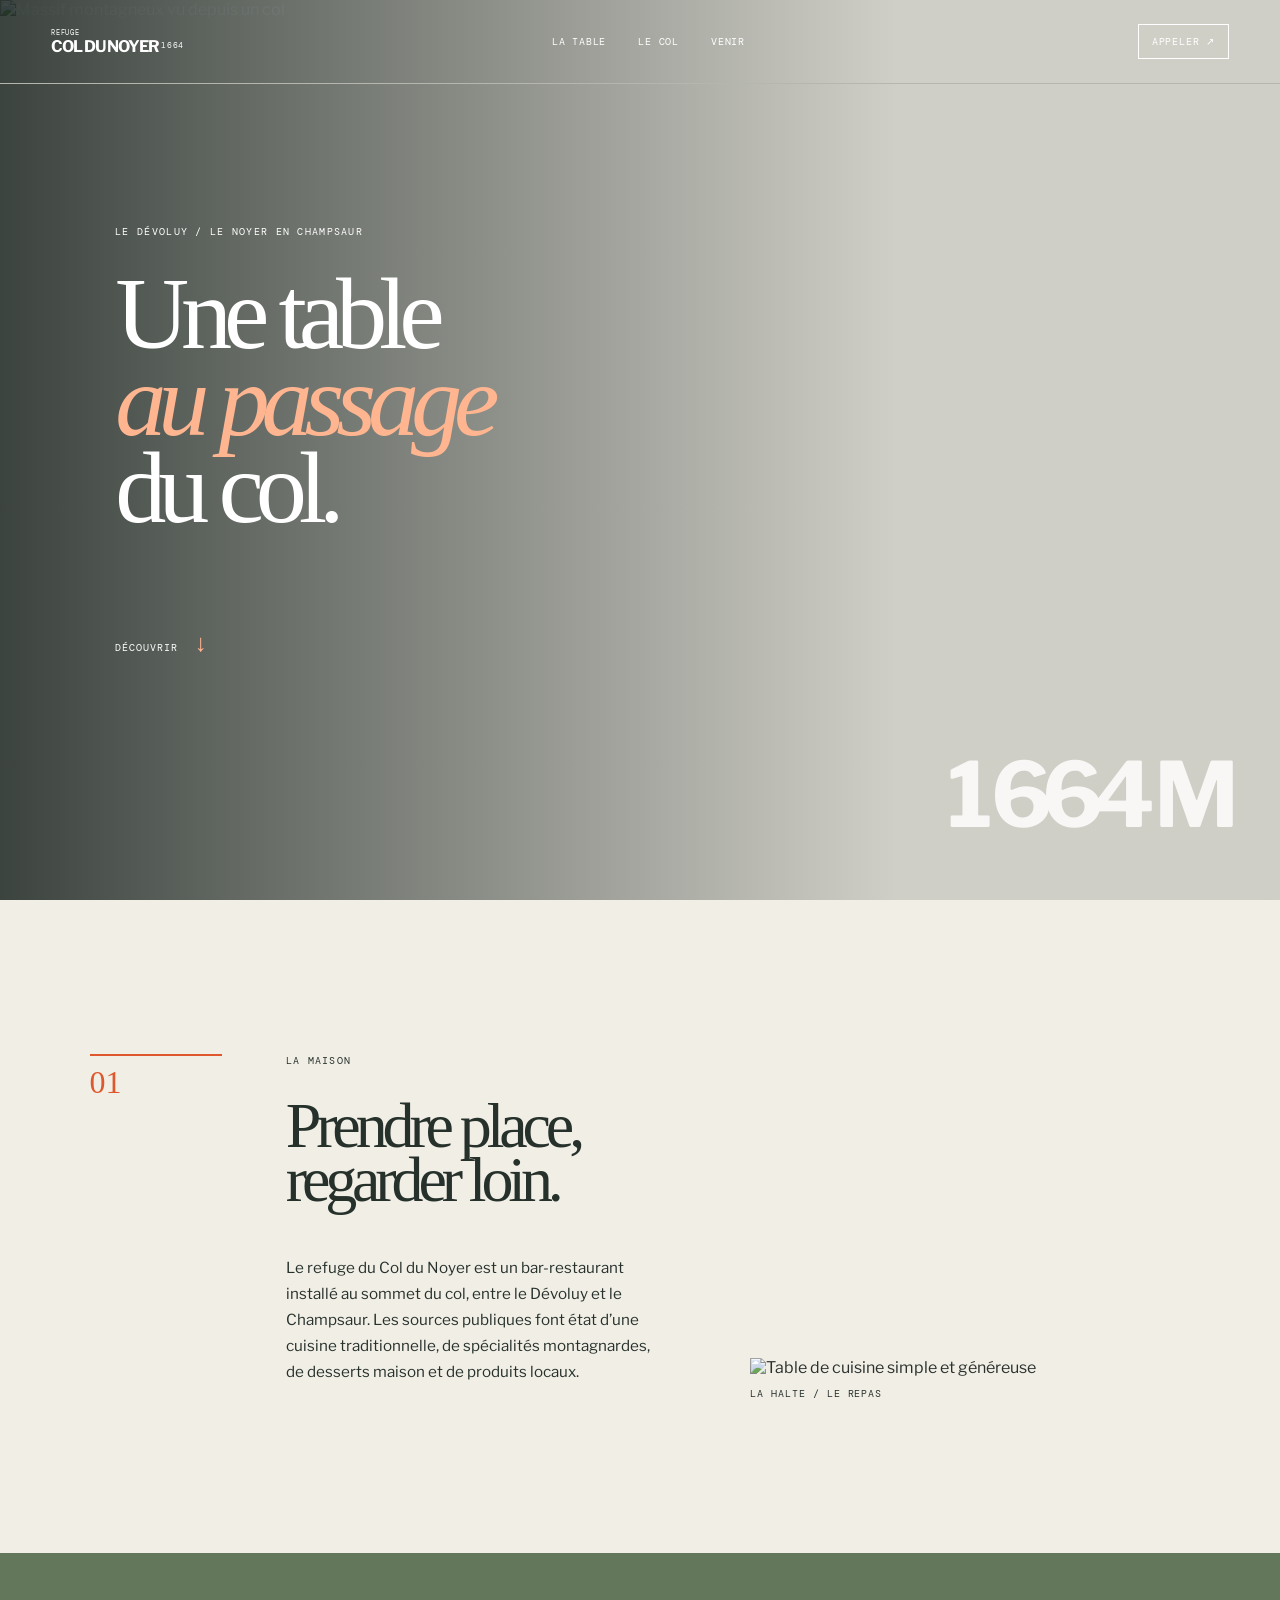
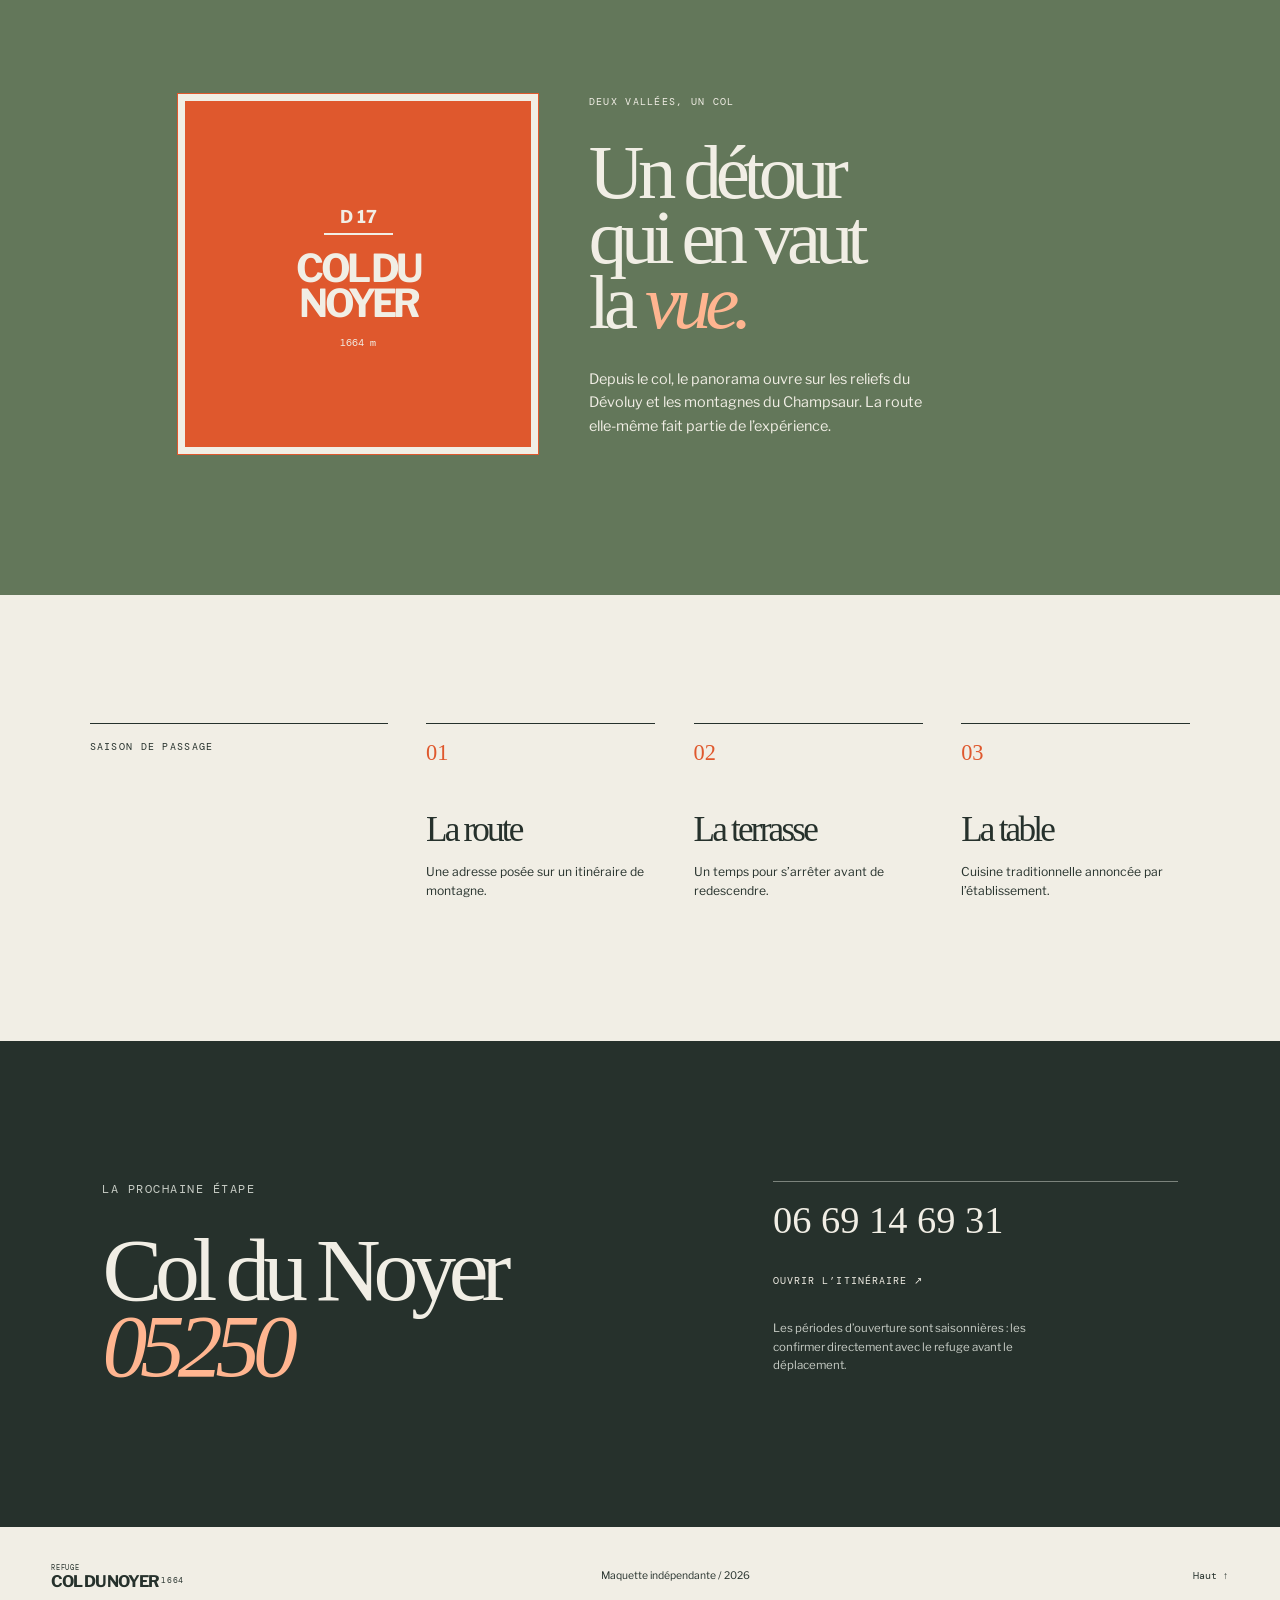
==== index.html @ 25f0965f "feat: publish Refuge du Col du Noyer showcase" ====
<!doctype html><html lang="fr"><head><meta charset="utf-8"><meta name="viewport" content="width=device-width,initial-scale=1"><meta name="description" content="Maquette indépendante pour le Refuge du Col du Noyer."><title>Refuge du Col du Noyer — 1664 m</title><link rel="preconnect" href="https://images.unsplash.com"><link rel="preconnect" href="https://fonts.googleapis.com"><link rel="preconnect" href="https://fonts.gstatic.com" crossorigin><link href="https://fonts.googleapis.com/css2?family=DM+Mono&family=Libre+Franklin:wght@400;600;700&family=Libre+Franklin:ital,wght@1,500&family=Old+Standard+TT:wght@400;700&display=swap" rel="stylesheet"><link rel="stylesheet" href="style.css"></head><body><header><a class="sign" href="#top"><small>REFUGE</small>COL DU NOYER<i>1664</i></a><nav><a href="#table">La table</a><a href="#col">Le col</a><a href="#venir">Venir</a></nav><a class="phone" href="tel:+33669146931">Appeler ↗</a></header><main id="top"><section class="hero"><figure><img src="https://images.unsplash.com/photo-1464822759023-fed622ff2c3b?auto=format&fit=crop&w=1900&q=85" alt="Massif montagneux vu depuis un col" fetchpriority="high"></figure><div><p>LE DÉVOLUY / LE NOYER EN CHAMPSAUR</p><h1>Une table<br><em>au passage</em><br>du col.</h1><a href="#table">Découvrir <b>↓</b></a></div><span class="elevation">1 664 M</span></section><section id="table" class="feature"><div class="line-number">01</div><div><p class="label">LA MAISON</p><h2>Prendre place,<br>regarder loin.</h2><p>Le refuge du Col du Noyer est un bar-restaurant installé au sommet du col, entre le Dévoluy et le Champsaur. Les sources publiques font état d’une cuisine traditionnelle, de spécialités montagnardes, de desserts maison et de produits locaux.</p></div><figure><img src="https://images.unsplash.com/photo-1504754524776-8f4f37790ca0?auto=format&fit=crop&w=1200&q=80" alt="Table de cuisine simple et généreuse" loading="lazy"><figcaption>La halte / le repas</figcaption></figure></section><section id="col" class="road"><div class="road-sign"><b>D 17</b><span>COL DU<br>NOYER</span><i>1664 m</i></div><div class="road-copy"><p class="label">DEUX VALLÉES, UN COL</p><h2>Un détour<br>qui en vaut<br>la <em>vue.</em></h2><p>Depuis le col, le panorama ouvre sur les reliefs du Dévoluy et les montagnes du Champsaur. La route elle-même fait partie de l’expérience.</p></div></section><section class="seasons"><p class="label">SAISON DE PASSAGE</p><div><span>01</span><h3>La route</h3><p>Une adresse posée sur un itinéraire de montagne.</p></div><div><span>02</span><h3>La terrasse</h3><p>Un temps pour s’arrêter avant de redescendre.</p></div><div><span>03</span><h3>La table</h3><p>Cuisine traditionnelle annoncée par l’établissement.</p></div></section><section id="venir" class="contact"><div><p class="label">LA PROCHAINE ÉTAPE</p><h2>Col du Noyer<br><em>05250</em></h2></div><div><a href="tel:+33669146931">06 69 14 69 31</a><a href="https://maps.google.com/?q=Refuge+du+Col+du+Noyer" target="_blank" rel="noopener">Ouvrir l’itinéraire ↗</a><p>Les périodes d’ouverture sont saisonnières : les confirmer directement avec le refuge avant le déplacement.</p></div></section></main><footer><a class="sign" href="#top"><small>REFUGE</small>COL DU NOYER<i>1664</i></a><p>Maquette indépendante / 2026</p><a href="#top">Haut ↑</a></footer></body></html>
---- style.css ----
:root{--paper:#f1eee5;--ink:#26312c;--orange:#df582d;--moss:#63775a;--line:#b5b7ae}*{box-sizing:border-box}html{scroll-behavior:smooth}body{margin:0;background:var(--paper);color:var(--ink);font-family:"Libre Franklin",sans-serif}header{height:84px;display:flex;align-items:center;justify-content:space-between;padding:0 4vw;border-bottom:1px solid var(--line);position:absolute;z-index:2;width:100%;color:#fff}.sign{font:700 1rem/.9 "Libre Franklin",sans-serif;letter-spacing:-.07em;text-decoration:none;color:inherit;position:relative}.sign small{font:.45rem "DM Mono",monospace;letter-spacing:.1em;display:block;margin-bottom:3px}.sign i{font:.52rem "DM Mono",monospace;font-style:normal;letter-spacing:.1em;position:absolute;left:102%;top:45%}nav{display:flex;gap:2rem}nav a,.phone{font:.62rem "DM Mono",monospace;text-transform:uppercase;letter-spacing:.08em;color:inherit;text-decoration:none}.phone{border:1px solid currentColor;padding:.6rem .8rem}.hero{min-height:100vh;position:relative;color:#fff;overflow:hidden}.hero figure{position:absolute;margin:0;inset:0}.hero figure:after{content:"";position:absolute;inset:0;background:linear-gradient(90deg,rgba(20,30,26,.82),rgba(20,30,26,.15) 70%)}.hero img{width:100%;height:100%;object-fit:cover;filter:saturate(.65)}.hero>div{position:relative;z-index:1;padding:25vh 9vw}.hero p,.label{font:.62rem "DM Mono",monospace;letter-spacing:.13em;text-transform:uppercase;margin:0 0 2rem}.hero h1,.feature h2,.road h2,.contact h2{font:400 clamp(3.6rem,8vw,9rem)/.85 "Old Standard TT",serif;letter-spacing:-.08em;margin:0}.hero h1 em,.road h2 em,.contact h2 em{color:#ffb590}.hero>div a{display:inline-block;margin-top:6rem;color:#fff;text-decoration:none;font:.63rem "DM Mono",monospace;text-transform:uppercase;letter-spacing:.1em}.hero>div a b{font-size:1.5rem;margin-left:.5rem;color:#ffb590}.elevation{position:absolute;right:4vw;bottom:4vw;font:700 clamp(3rem,7vw,7rem) "Libre Franklin",sans-serif;letter-spacing:-.11em;opacity:.85}.feature{padding:12vw 7vw;display:grid;grid-template-columns:12% 1fr 40%;gap:5vw}.line-number{font:2rem "Old Standard TT",serif;color:var(--orange);border-top:2px solid var(--orange);padding-top:.5rem}.feature h2{font-size:clamp(3.2rem,5vw,5.6rem)}.feature div>p:not(.label){font-size:.95rem;line-height:1.7;max-width:380px;margin-top:3rem}.feature figure{margin:0;align-self:end}.feature img{width:100%;height:34vw;object-fit:cover;filter:saturate(.65)}figcaption{font:.6rem "DM Mono",monospace;text-transform:uppercase;letter-spacing:.1em;margin-top:.6rem}.road{background:var(--moss);color:var(--paper);display:grid;grid-template-columns:45% 55%;padding:11vw 10vw;align-items:center}.road-sign{width:min(30vw,360px);aspect-ratio:1/1;background:var(--orange);border:7px solid var(--paper);outline:1px solid var(--orange);margin:auto;display:flex;flex-direction:column;justify-content:center;align-items:center;text-align:center}.road-sign b{font:700 1.1rem "Libre Franklin",sans-serif;border-bottom:2px solid currentColor;padding:.4rem 1rem}.road-sign span{font:700 clamp(1.4rem,3vw,3.2rem)/.9 "Libre Franklin",sans-serif;letter-spacing:-.1em;margin:1rem 0}.road-sign i{font:.6rem "DM Mono",monospace;font-style:normal}.road h2{font-size:clamp(3.5rem,6vw,6.7rem)}.road-copy>p:last-child{max-width:350px;line-height:1.65;margin-top:2rem;font-size:.9rem}.seasons{padding:10vw 7vw;display:grid;grid-template-columns:1.3fr 1fr 1fr 1fr;gap:3vw}.seasons>p{border-top:1px solid var(--ink);padding-top:1rem}.seasons div{border-top:1px solid var(--ink);padding-top:1rem}.seasons span{font:1.4rem "Old Standard TT",serif;color:var(--orange)}.seasons h3{font:500 2.2rem/.9 "Old Standard TT",serif;letter-spacing:-.08em;margin:3rem 0 1rem}.seasons div p{font-size:.76rem;line-height:1.6}.contact{background:var(--ink);color:var(--paper);padding:11vw 8vw;display:grid;grid-template-columns:1.2fr .8fr;gap:5vw}.contact h2{font-size:clamp(3.8rem,7vw,8rem)}.contact div:last-child{align-self:end;border-top:1px solid #7b837c;padding-top:1rem}.contact a{display:block;color:var(--paper);text-decoration:none;font:400 clamp(1.6rem,3vw,3rem) "Old Standard TT",serif;margin-bottom:2rem}.contact a:nth-child(2){font:.65rem "DM Mono",monospace;letter-spacing:.1em;text-transform:uppercase}.contact div p{font-size:.72rem;line-height:1.6;color:#c8cdc6;max-width:300px}footer{display:flex;justify-content:space-between;align-items:center;padding:2rem 4vw;font-size:.65rem}footer>a:last-child{color:inherit;text-decoration:none;font:.62rem "DM Mono",monospace}@media(max-width:700px){header{height:67px;padding:0 6vw}nav{display:none}.phone{font-size:.55rem}.hero>div{padding:26vh 7vw}.hero h1{font-size:4.2rem}.elevation{font-size:3rem;right:7vw}.feature{display:block;padding:18vw 7vw}.feature h2{font-size:3.4rem;margin-top:3rem}.feature figure{margin-top:3rem}.feature img{height:72vw}.road{display:block;padding:20vw 7vw}.road-sign{width:65vw}.road-copy{margin-top:13vw}.road h2{font-size:4rem}.seasons{display:block;padding:18vw 7vw}.seasons>p{margin-bottom:5rem}.seasons div{margin-top:3rem}.seasons h3{margin:1.5rem 0 .7rem}.contact{display:block;padding:18vw 7vw}.contact h2{font-size:4rem}.contact div:last-child{margin-top:15vw}footer{display:block;padding:8vw 7vw}footer p{margin:1rem 0}}
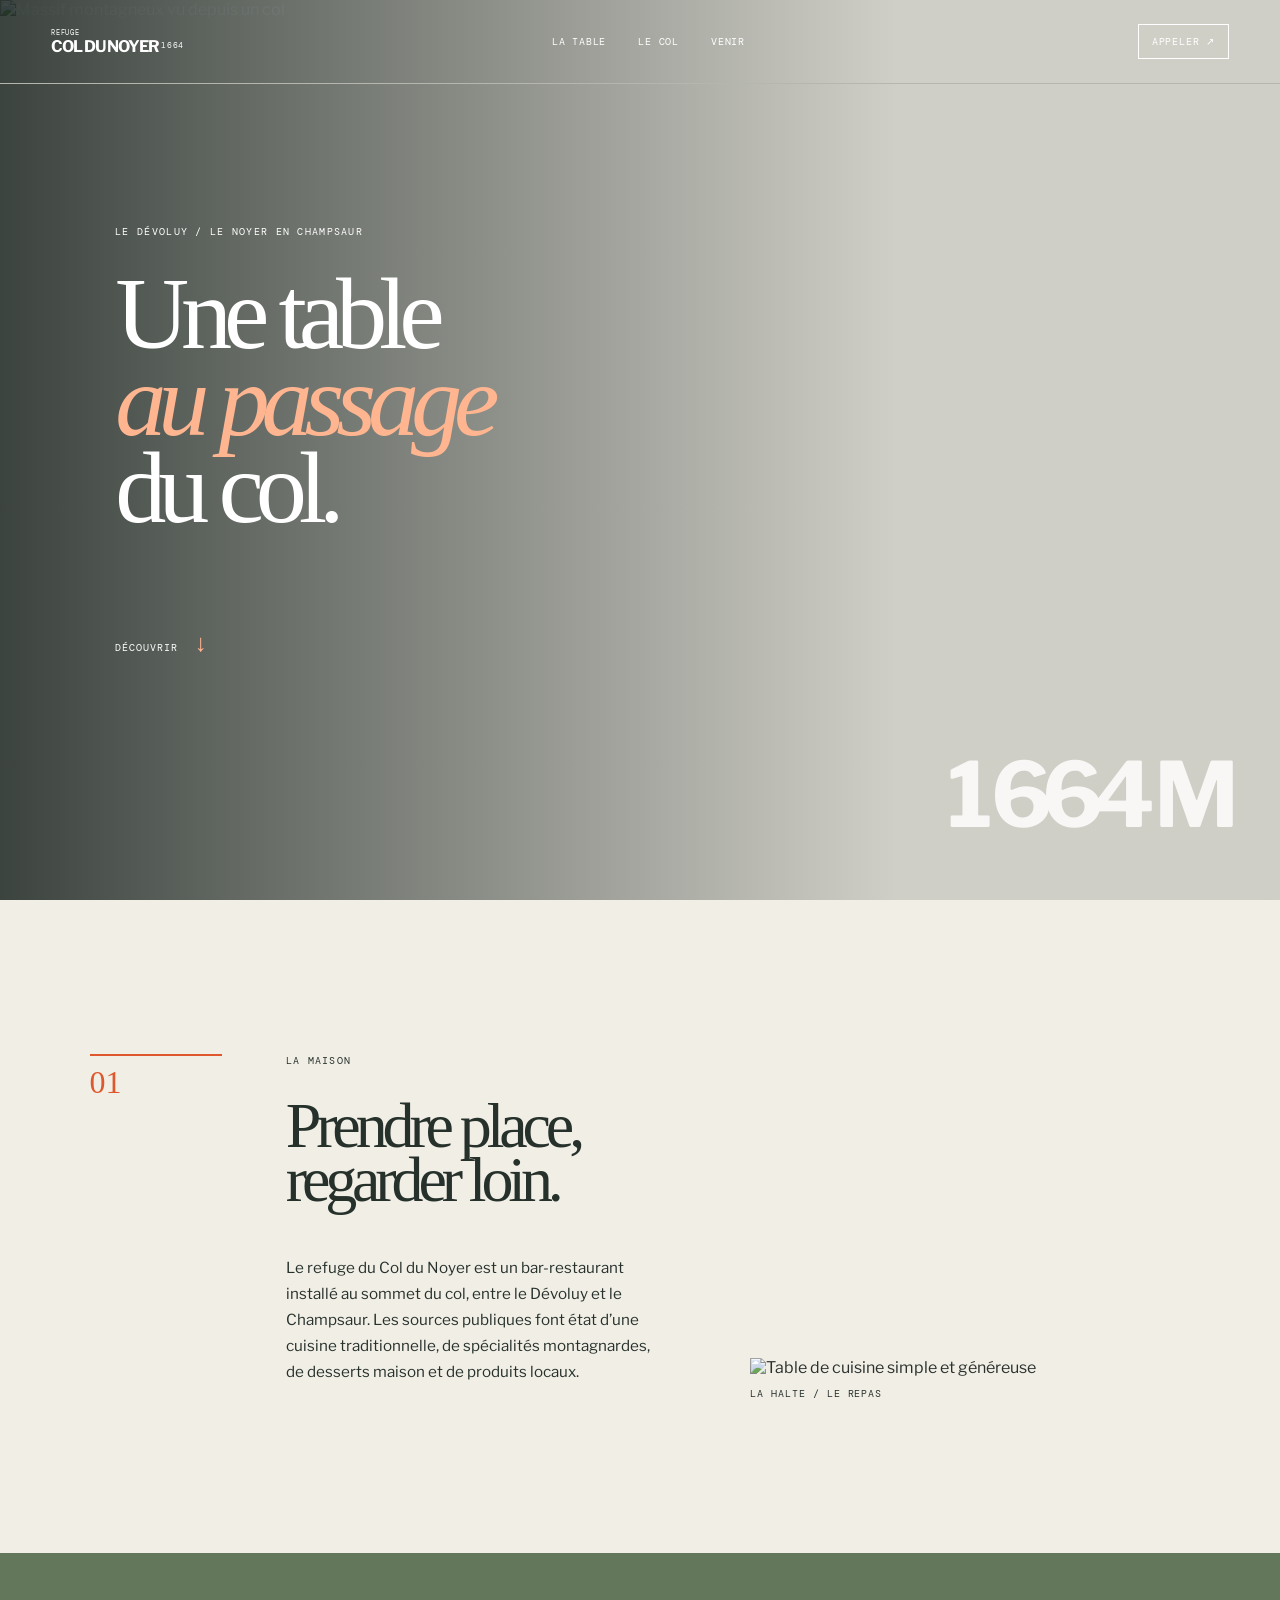
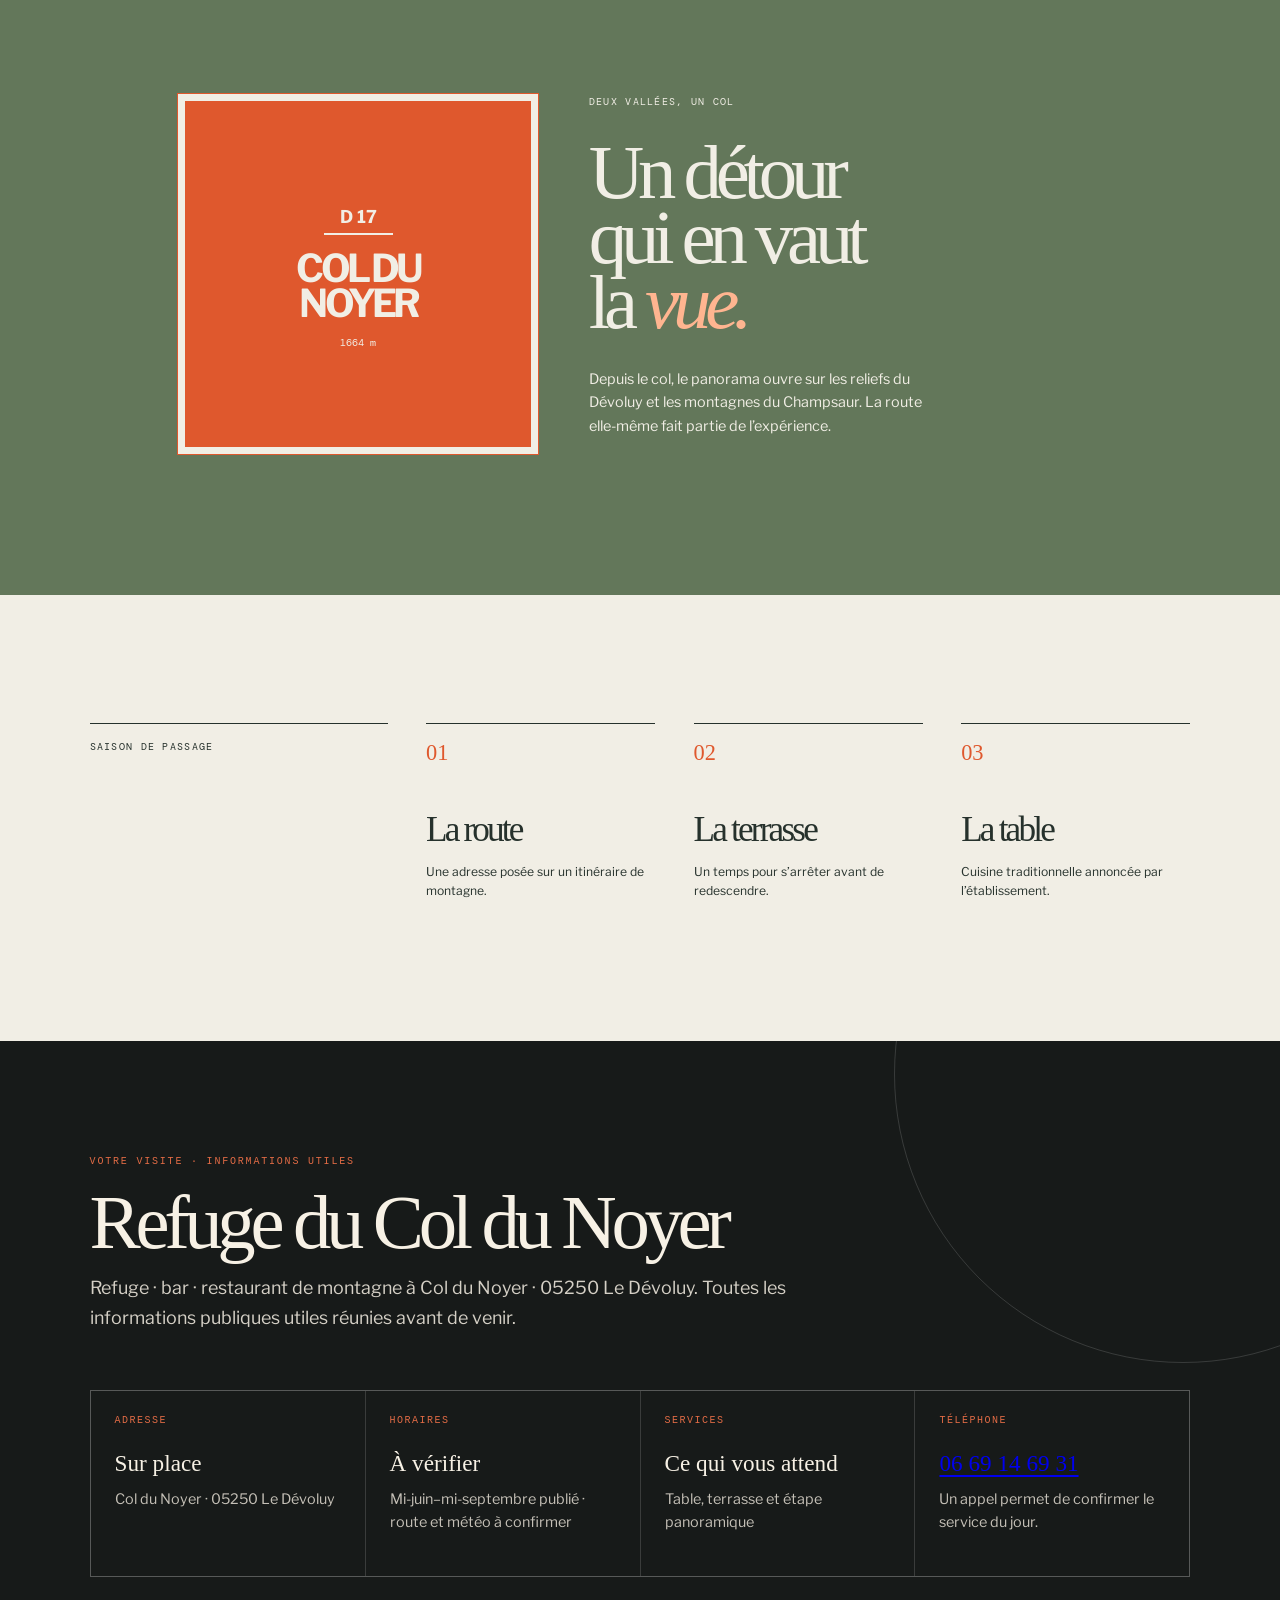
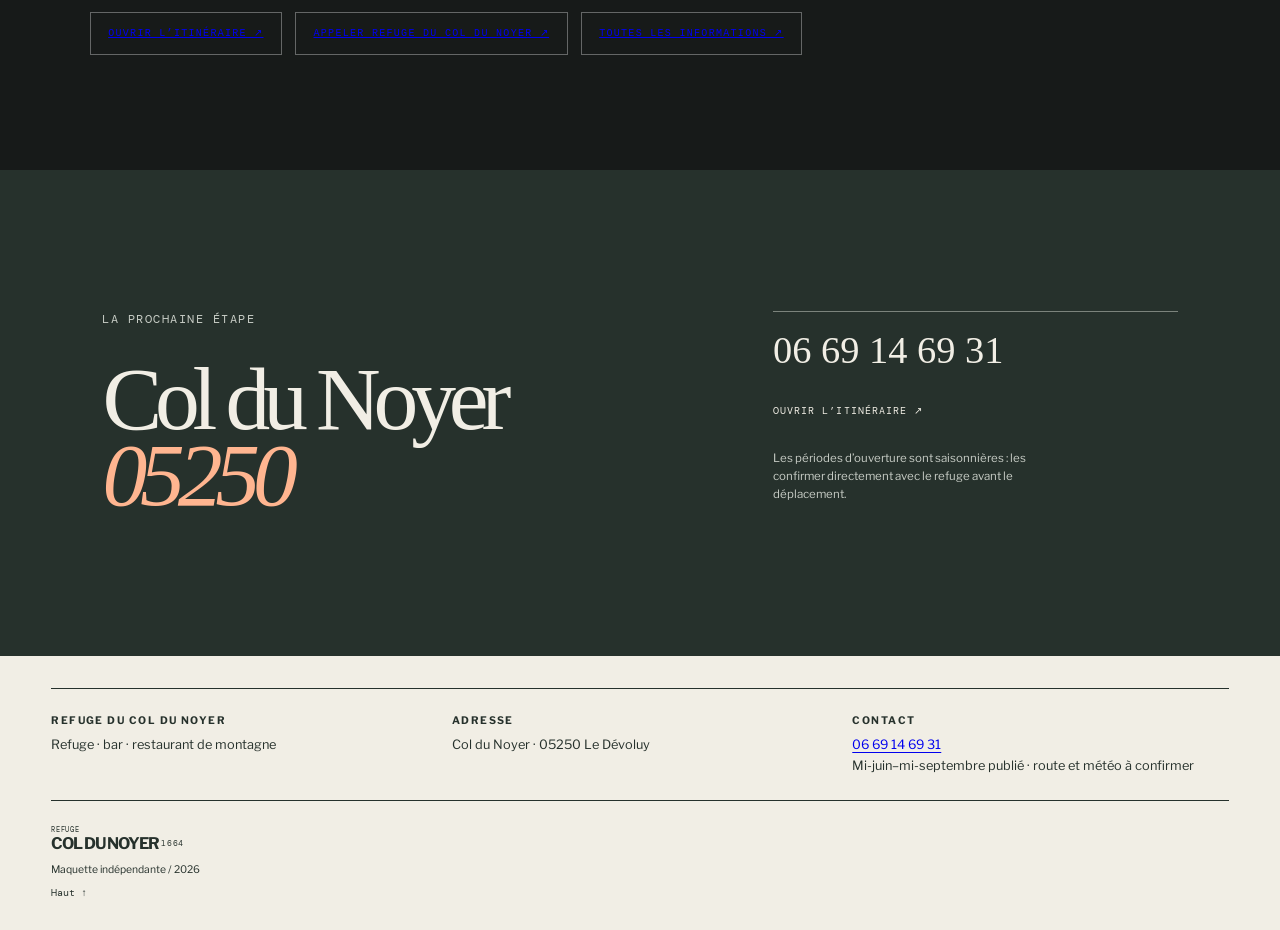
==== commit a3497c3a: "Complete practical information and local footer" ====
--- a/index.html
+++ b/index.html
@@ -1 +1,129 @@
-<!doctype html><html lang="fr"><head><meta charset="utf-8"><meta name="viewport" content="width=device-width,initial-scale=1"><meta name="description" content="Maquette indépendante pour le Refuge du Col du Noyer."><title>Refuge du Col du Noyer — 1664 m</title><link rel="preconnect" href="https://images.unsplash.com"><link rel="preconnect" href="https://fonts.googleapis.com"><link rel="preconnect" href="https://fonts.gstatic.com" crossorigin><link href="https://fonts.googleapis.com/css2?family=DM+Mono&family=Libre+Franklin:wght@400;600;700&family=Libre+Franklin:ital,wght@1,500&family=Old+Standard+TT:wght@400;700&display=swap" rel="stylesheet"><link rel="stylesheet" href="style.css"></head><body><header><a class="sign" href="#top"><small>REFUGE</small>COL DU NOYER<i>1664</i></a><nav><a href="#table">La table</a><a href="#col">Le col</a><a href="#venir">Venir</a></nav><a class="phone" href="tel:+33669146931">Appeler ↗</a></header><main id="top"><section class="hero"><figure><img src="https://images.unsplash.com/photo-1464822759023-fed622ff2c3b?auto=format&fit=crop&w=1900&q=85" alt="Massif montagneux vu depuis un col" fetchpriority="high"></figure><div><p>LE DÉVOLUY / LE NOYER EN CHAMPSAUR</p><h1>Une table<br><em>au passage</em><br>du col.</h1><a href="#table">Découvrir <b>↓</b></a></div><span class="elevation">1 664 M</span></section><section id="table" class="feature"><div class="line-number">01</div><div><p class="label">LA MAISON</p><h2>Prendre place,<br>regarder loin.</h2><p>Le refuge du Col du Noyer est un bar-restaurant installé au sommet du col, entre le Dévoluy et le Champsaur. Les sources publiques font état d’une cuisine traditionnelle, de spécialités montagnardes, de desserts maison et de produits locaux.</p></div><figure><img src="https://images.unsplash.com/photo-1504754524776-8f4f37790ca0?auto=format&fit=crop&w=1200&q=80" alt="Table de cuisine simple et généreuse" loading="lazy"><figcaption>La halte / le repas</figcaption></figure></section><section id="col" class="road"><div class="road-sign"><b>D 17</b><span>COL DU<br>NOYER</span><i>1664 m</i></div><div class="road-copy"><p class="label">DEUX VALLÉES, UN COL</p><h2>Un détour<br>qui en vaut<br>la <em>vue.</em></h2><p>Depuis le col, le panorama ouvre sur les reliefs du Dévoluy et les montagnes du Champsaur. La route elle-même fait partie de l’expérience.</p></div></section><section class="seasons"><p class="label">SAISON DE PASSAGE</p><div><span>01</span><h3>La route</h3><p>Une adresse posée sur un itinéraire de montagne.</p></div><div><span>02</span><h3>La terrasse</h3><p>Un temps pour s’arrêter avant de redescendre.</p></div><div><span>03</span><h3>La table</h3><p>Cuisine traditionnelle annoncée par l’établissement.</p></div></section><section id="venir" class="contact"><div><p class="label">LA PROCHAINE ÉTAPE</p><h2>Col du Noyer<br><em>05250</em></h2></div><div><a href="tel:+33669146931">06 69 14 69 31</a><a href="https://maps.google.com/?q=Refuge+du+Col+du+Noyer" target="_blank" rel="noopener">Ouvrir l’itinéraire ↗</a><p>Les périodes d’ouverture sont saisonnières : les confirmer directement avec le refuge avant le déplacement.</p></div></section></main><footer><a class="sign" href="#top"><small>REFUGE</small>COL DU NOYER<i>1664</i></a><p>Maquette indépendante / 2026</p><a href="#top">Haut ↑</a></footer></body></html>
+<!doctype html>
+<html lang="fr">
+  <head>
+    <meta charset="utf-8" />
+    <meta name="viewport" content="width=device-width,initial-scale=1" />
+    <meta
+      name="description"
+      content="Maquette indépendante pour le Refuge du Col du Noyer."
+    />
+    <title>Refuge du Col du Noyer — 1664 m</title>
+    <link rel="preconnect" href="https://images.unsplash.com" />
+    <link rel="preconnect" href="https://fonts.googleapis.com" />
+    <link rel="preconnect" href="https://fonts.gstatic.com" crossorigin />
+    <link
+      href="https://fonts.googleapis.com/css2?family=DM+Mono&family=Libre+Franklin:wght@400;600;700&family=Libre+Franklin:ital,wght@1,500&family=Old+Standard+TT:wght@400;700&display=swap"
+      rel="stylesheet"
+    />
+    <link rel="stylesheet" href="style.css" />
+  </head>
+  <body>
+    <header>
+      <a class="sign" href="#top"
+        ><small>REFUGE</small>COL DU NOYER<i>1664</i></a
+      >
+      <nav>
+        <a href="#table">La table</a><a href="#col">Le col</a
+        ><a href="#venir">Venir</a>
+      </nav>
+      <a class="phone" href="tel:+33669146931">Appeler ↗</a>
+    </header>
+    <main id="top">
+      <section class="hero">
+        <figure>
+          <img
+            src="https://images.unsplash.com/photo-1464822759023-fed622ff2c3b?auto=format&fit=crop&w=1900&q=85"
+            alt="Massif montagneux vu depuis un col"
+            fetchpriority="high"
+          />
+        </figure>
+        <div>
+          <p>LE DÉVOLUY / LE NOYER EN CHAMPSAUR</p>
+          <h1>Une table<br /><em>au passage</em><br />du col.</h1>
+          <a href="#table">Découvrir <b>↓</b></a>
+        </div>
+        <span class="elevation">1 664 M</span>
+      </section>
+      <section id="table" class="feature">
+        <div class="line-number">01</div>
+        <div>
+          <p class="label">LA MAISON</p>
+          <h2>Prendre place,<br />regarder loin.</h2>
+          <p>
+            Le refuge du Col du Noyer est un bar-restaurant installé au sommet
+            du col, entre le Dévoluy et le Champsaur. Les sources publiques font
+            état d’une cuisine traditionnelle, de spécialités montagnardes, de
+            desserts maison et de produits locaux.
+          </p>
+        </div>
+        <figure>
+          <img
+            src="https://images.unsplash.com/photo-1504754524776-8f4f37790ca0?auto=format&fit=crop&w=1200&q=80"
+            alt="Table de cuisine simple et généreuse"
+            loading="lazy"
+          />
+          <figcaption>La halte / le repas</figcaption>
+        </figure>
+      </section>
+      <section id="col" class="road">
+        <div class="road-sign">
+          <b>D 17</b><span>COL DU<br />NOYER</span><i>1664 m</i>
+        </div>
+        <div class="road-copy">
+          <p class="label">DEUX VALLÉES, UN COL</p>
+          <h2>Un détour<br />qui en vaut<br />la <em>vue.</em></h2>
+          <p>
+            Depuis le col, le panorama ouvre sur les reliefs du Dévoluy et les
+            montagnes du Champsaur. La route elle-même fait partie de
+            l’expérience.
+          </p>
+        </div>
+      </section>
+      <section class="seasons">
+        <p class="label">SAISON DE PASSAGE</p>
+        <div>
+          <span>01</span>
+          <h3>La route</h3>
+          <p>Une adresse posée sur un itinéraire de montagne.</p>
+        </div>
+        <div>
+          <span>02</span>
+          <h3>La terrasse</h3>
+          <p>Un temps pour s’arrêter avant de redescendre.</p>
+        </div>
+        <div>
+          <span>03</span>
+          <h3>La table</h3>
+          <p>Cuisine traditionnelle annoncée par l’établissement.</p>
+        </div>
+      </section>
+      <section id="venir" class="contact">
+        <div>
+          <p class="label">LA PROCHAINE ÉTAPE</p>
+          <h2>Col du Noyer<br /><em>05250</em></h2>
+        </div>
+        <div>
+          <a href="tel:+33669146931">06 69 14 69 31</a
+          ><a
+            href="https://maps.google.com/?q=Refuge+du+Col+du+Noyer"
+            target="_blank"
+            rel="noopener"
+            >Ouvrir l’itinéraire ↗</a
+          >
+          <p>
+            Les périodes d’ouverture sont saisonnières : les confirmer
+            directement avec le refuge avant le déplacement.
+          </p>
+        </div>
+      </section>
+    </main>
+    <footer>
+      <a class="sign" href="#top"
+        ><small>REFUGE</small>COL DU NOYER<i>1664</i></a
+      >
+      <p>Maquette indépendante / 2026</p>
+      <a href="#top">Haut ↑</a>
+    </footer>
+<script src="site-enhance.js"></script>
+</body>
+</html>
--- a/style.css
+++ b/style.css
@@ -1 +1,638 @@
-:root{--paper:#f1eee5;--ink:#26312c;--orange:#df582d;--moss:#63775a;--line:#b5b7ae}*{box-sizing:border-box}html{scroll-behavior:smooth}body{margin:0;background:var(--paper);color:var(--ink);font-family:"Libre Franklin",sans-serif}header{height:84px;display:flex;align-items:center;justify-content:space-between;padding:0 4vw;border-bottom:1px solid var(--line);position:absolute;z-index:2;width:100%;color:#fff}.sign{font:700 1rem/.9 "Libre Franklin",sans-serif;letter-spacing:-.07em;text-decoration:none;color:inherit;position:relative}.sign small{font:.45rem "DM Mono",monospace;letter-spacing:.1em;display:block;margin-bottom:3px}.sign i{font:.52rem "DM Mono",monospace;font-style:normal;letter-spacing:.1em;position:absolute;left:102%;top:45%}nav{display:flex;gap:2rem}nav a,.phone{font:.62rem "DM Mono",monospace;text-transform:uppercase;letter-spacing:.08em;color:inherit;text-decoration:none}.phone{border:1px solid currentColor;padding:.6rem .8rem}.hero{min-height:100vh;position:relative;color:#fff;overflow:hidden}.hero figure{position:absolute;margin:0;inset:0}.hero figure:after{content:"";position:absolute;inset:0;background:linear-gradient(90deg,rgba(20,30,26,.82),rgba(20,30,26,.15) 70%)}.hero img{width:100%;height:100%;object-fit:cover;filter:saturate(.65)}.hero>div{position:relative;z-index:1;padding:25vh 9vw}.hero p,.label{font:.62rem "DM Mono",monospace;letter-spacing:.13em;text-transform:uppercase;margin:0 0 2rem}.hero h1,.feature h2,.road h2,.contact h2{font:400 clamp(3.6rem,8vw,9rem)/.85 "Old Standard TT",serif;letter-spacing:-.08em;margin:0}.hero h1 em,.road h2 em,.contact h2 em{color:#ffb590}.hero>div a{display:inline-block;margin-top:6rem;color:#fff;text-decoration:none;font:.63rem "DM Mono",monospace;text-transform:uppercase;letter-spacing:.1em}.hero>div a b{font-size:1.5rem;margin-left:.5rem;color:#ffb590}.elevation{position:absolute;right:4vw;bottom:4vw;font:700 clamp(3rem,7vw,7rem) "Libre Franklin",sans-serif;letter-spacing:-.11em;opacity:.85}.feature{padding:12vw 7vw;display:grid;grid-template-columns:12% 1fr 40%;gap:5vw}.line-number{font:2rem "Old Standard TT",serif;color:var(--orange);border-top:2px solid var(--orange);padding-top:.5rem}.feature h2{font-size:clamp(3.2rem,5vw,5.6rem)}.feature div>p:not(.label){font-size:.95rem;line-height:1.7;max-width:380px;margin-top:3rem}.feature figure{margin:0;align-self:end}.feature img{width:100%;height:34vw;object-fit:cover;filter:saturate(.65)}figcaption{font:.6rem "DM Mono",monospace;text-transform:uppercase;letter-spacing:.1em;margin-top:.6rem}.road{background:var(--moss);color:var(--paper);display:grid;grid-template-columns:45% 55%;padding:11vw 10vw;align-items:center}.road-sign{width:min(30vw,360px);aspect-ratio:1/1;background:var(--orange);border:7px solid var(--paper);outline:1px solid var(--orange);margin:auto;display:flex;flex-direction:column;justify-content:center;align-items:center;text-align:center}.road-sign b{font:700 1.1rem "Libre Franklin",sans-serif;border-bottom:2px solid currentColor;padding:.4rem 1rem}.road-sign span{font:700 clamp(1.4rem,3vw,3.2rem)/.9 "Libre Franklin",sans-serif;letter-spacing:-.1em;margin:1rem 0}.road-sign i{font:.6rem "DM Mono",monospace;font-style:normal}.road h2{font-size:clamp(3.5rem,6vw,6.7rem)}.road-copy>p:last-child{max-width:350px;line-height:1.65;margin-top:2rem;font-size:.9rem}.seasons{padding:10vw 7vw;display:grid;grid-template-columns:1.3fr 1fr 1fr 1fr;gap:3vw}.seasons>p{border-top:1px solid var(--ink);padding-top:1rem}.seasons div{border-top:1px solid var(--ink);padding-top:1rem}.seasons span{font:1.4rem "Old Standard TT",serif;color:var(--orange)}.seasons h3{font:500 2.2rem/.9 "Old Standard TT",serif;letter-spacing:-.08em;margin:3rem 0 1rem}.seasons div p{font-size:.76rem;line-height:1.6}.contact{background:var(--ink);color:var(--paper);padding:11vw 8vw;display:grid;grid-template-columns:1.2fr .8fr;gap:5vw}.contact h2{font-size:clamp(3.8rem,7vw,8rem)}.contact div:last-child{align-self:end;border-top:1px solid #7b837c;padding-top:1rem}.contact a{display:block;color:var(--paper);text-decoration:none;font:400 clamp(1.6rem,3vw,3rem) "Old Standard TT",serif;margin-bottom:2rem}.contact a:nth-child(2){font:.65rem "DM Mono",monospace;letter-spacing:.1em;text-transform:uppercase}.contact div p{font-size:.72rem;line-height:1.6;color:#c8cdc6;max-width:300px}footer{display:flex;justify-content:space-between;align-items:center;padding:2rem 4vw;font-size:.65rem}footer>a:last-child{color:inherit;text-decoration:none;font:.62rem "DM Mono",monospace}@media(max-width:700px){header{height:67px;padding:0 6vw}nav{display:none}.phone{font-size:.55rem}.hero>div{padding:26vh 7vw}.hero h1{font-size:4.2rem}.elevation{font-size:3rem;right:7vw}.feature{display:block;padding:18vw 7vw}.feature h2{font-size:3.4rem;margin-top:3rem}.feature figure{margin-top:3rem}.feature img{height:72vw}.road{display:block;padding:20vw 7vw}.road-sign{width:65vw}.road-copy{margin-top:13vw}.road h2{font-size:4rem}.seasons{display:block;padding:18vw 7vw}.seasons>p{margin-bottom:5rem}.seasons div{margin-top:3rem}.seasons h3{margin:1.5rem 0 .7rem}.contact{display:block;padding:18vw 7vw}.contact h2{font-size:4rem}.contact div:last-child{margin-top:15vw}footer{display:block;padding:8vw 7vw}footer p{margin:1rem 0}}
+:root {
+  --paper: #f1eee5;
+  --ink: #26312c;
+  --orange: #df582d;
+  --moss: #63775a;
+  --line: #b5b7ae;
+}
+* {
+  box-sizing: border-box;
+}
+html {
+  scroll-behavior: smooth;
+}
+body {
+  margin: 0;
+  background: var(--paper);
+  color: var(--ink);
+  font-family: "Libre Franklin", sans-serif;
+}
+header {
+  height: 84px;
+  display: flex;
+  align-items: center;
+  justify-content: space-between;
+  padding: 0 4vw;
+  border-bottom: 1px solid var(--line);
+  position: absolute;
+  z-index: 2;
+  width: 100%;
+  color: #fff;
+}
+.sign {
+  font:
+    700 1rem/0.9 "Libre Franklin",
+    sans-serif;
+  letter-spacing: -0.07em;
+  text-decoration: none;
+  color: inherit;
+  position: relative;
+}
+.sign small {
+  font:
+    0.45rem "DM Mono",
+    monospace;
+  letter-spacing: 0.1em;
+  display: block;
+  margin-bottom: 3px;
+}
+.sign i {
+  font:
+    0.52rem "DM Mono",
+    monospace;
+  font-style: normal;
+  letter-spacing: 0.1em;
+  position: absolute;
+  left: 102%;
+  top: 45%;
+}
+nav {
+  display: flex;
+  gap: 2rem;
+}
+nav a,
+.phone {
+  font:
+    0.62rem "DM Mono",
+    monospace;
+  text-transform: uppercase;
+  letter-spacing: 0.08em;
+  color: inherit;
+  text-decoration: none;
+}
+.phone {
+  border: 1px solid currentColor;
+  padding: 0.6rem 0.8rem;
+}
+.hero {
+  min-height: 100vh;
+  position: relative;
+  color: #fff;
+  overflow: hidden;
+}
+.hero figure {
+  position: absolute;
+  margin: 0;
+  inset: 0;
+}
+.hero figure:after {
+  content: "";
+  position: absolute;
+  inset: 0;
+  background: linear-gradient(
+    90deg,
+    rgba(20, 30, 26, 0.82),
+    rgba(20, 30, 26, 0.15) 70%
+  );
+}
+.hero img {
+  width: 100%;
+  height: 100%;
+  object-fit: cover;
+  filter: saturate(0.65);
+}
+.hero > div {
+  position: relative;
+  z-index: 1;
+  padding: 25vh 9vw;
+}
+.hero p,
+.label {
+  font:
+    0.62rem "DM Mono",
+    monospace;
+  letter-spacing: 0.13em;
+  text-transform: uppercase;
+  margin: 0 0 2rem;
+}
+.hero h1,
+.feature h2,
+.road h2,
+.contact h2 {
+  font:
+    400 clamp(3.6rem, 8vw, 9rem)/0.85 "Old Standard TT",
+    serif;
+  letter-spacing: -0.08em;
+  margin: 0;
+}
+.hero h1 em,
+.road h2 em,
+.contact h2 em {
+  color: #ffb590;
+}
+.hero > div a {
+  display: inline-block;
+  margin-top: 6rem;
+  color: #fff;
+  text-decoration: none;
+  font:
+    0.63rem "DM Mono",
+    monospace;
+  text-transform: uppercase;
+  letter-spacing: 0.1em;
+}
+.hero > div a b {
+  font-size: 1.5rem;
+  margin-left: 0.5rem;
+  color: #ffb590;
+}
+.elevation {
+  position: absolute;
+  right: 4vw;
+  bottom: 4vw;
+  font:
+    700 clamp(3rem, 7vw, 7rem) "Libre Franklin",
+    sans-serif;
+  letter-spacing: -0.11em;
+  opacity: 0.85;
+}
+.feature {
+  padding: 12vw 7vw;
+  display: grid;
+  grid-template-columns: 12% 1fr 40%;
+  gap: 5vw;
+}
+.line-number {
+  font:
+    2rem "Old Standard TT",
+    serif;
+  color: var(--orange);
+  border-top: 2px solid var(--orange);
+  padding-top: 0.5rem;
+}
+.feature h2 {
+  font-size: clamp(3.2rem, 5vw, 5.6rem);
+}
+.feature div > p:not(.label) {
+  font-size: 0.95rem;
+  line-height: 1.7;
+  max-width: 380px;
+  margin-top: 3rem;
+}
+.feature figure {
+  margin: 0;
+  align-self: end;
+}
+.feature img {
+  width: 100%;
+  height: 34vw;
+  object-fit: cover;
+  filter: saturate(0.65);
+}
+figcaption {
+  font:
+    0.6rem "DM Mono",
+    monospace;
+  text-transform: uppercase;
+  letter-spacing: 0.1em;
+  margin-top: 0.6rem;
+}
+.road {
+  background: var(--moss);
+  color: var(--paper);
+  display: grid;
+  grid-template-columns: 45% 55%;
+  padding: 11vw 10vw;
+  align-items: center;
+}
+.road-sign {
+  width: min(30vw, 360px);
+  aspect-ratio: 1/1;
+  background: var(--orange);
+  border: 7px solid var(--paper);
+  outline: 1px solid var(--orange);
+  margin: auto;
+  display: flex;
+  flex-direction: column;
+  justify-content: center;
+  align-items: center;
+  text-align: center;
+}
+.road-sign b {
+  font:
+    700 1.1rem "Libre Franklin",
+    sans-serif;
+  border-bottom: 2px solid currentColor;
+  padding: 0.4rem 1rem;
+}
+.road-sign span {
+  font:
+    700 clamp(1.4rem, 3vw, 3.2rem)/0.9 "Libre Franklin",
+    sans-serif;
+  letter-spacing: -0.1em;
+  margin: 1rem 0;
+}
+.road-sign i {
+  font:
+    0.6rem "DM Mono",
+    monospace;
+  font-style: normal;
+}
+.road h2 {
+  font-size: clamp(3.5rem, 6vw, 6.7rem);
+}
+.road-copy > p:last-child {
+  max-width: 350px;
+  line-height: 1.65;
+  margin-top: 2rem;
+  font-size: 0.9rem;
+}
+.seasons {
+  padding: 10vw 7vw;
+  display: grid;
+  grid-template-columns: 1.3fr 1fr 1fr 1fr;
+  gap: 3vw;
+}
+.seasons > p {
+  border-top: 1px solid var(--ink);
+  padding-top: 1rem;
+}
+.seasons div {
+  border-top: 1px solid var(--ink);
+  padding-top: 1rem;
+}
+.seasons span {
+  font:
+    1.4rem "Old Standard TT",
+    serif;
+  color: var(--orange);
+}
+.seasons h3 {
+  font:
+    500 2.2rem/0.9 "Old Standard TT",
+    serif;
+  letter-spacing: -0.08em;
+  margin: 3rem 0 1rem;
+}
+.seasons div p {
+  font-size: 0.76rem;
+  line-height: 1.6;
+}
+.contact {
+  background: var(--ink);
+  color: var(--paper);
+  padding: 11vw 8vw;
+  display: grid;
+  grid-template-columns: 1.2fr 0.8fr;
+  gap: 5vw;
+}
+.contact h2 {
+  font-size: clamp(3.8rem, 7vw, 8rem);
+}
+.contact div:last-child {
+  align-self: end;
+  border-top: 1px solid #7b837c;
+  padding-top: 1rem;
+}
+.contact a {
+  display: block;
+  color: var(--paper);
+  text-decoration: none;
+  font:
+    400 clamp(1.6rem, 3vw, 3rem) "Old Standard TT",
+    serif;
+  margin-bottom: 2rem;
+}
+.contact a:nth-child(2) {
+  font:
+    0.65rem "DM Mono",
+    monospace;
+  letter-spacing: 0.1em;
+  text-transform: uppercase;
+}
+.contact div p {
+  font-size: 0.72rem;
+  line-height: 1.6;
+  color: #c8cdc6;
+  max-width: 300px;
+}
+footer {
+  display: flex;
+  justify-content: space-between;
+  align-items: center;
+  padding: 2rem 4vw;
+  font-size: 0.65rem;
+}
+footer > a:last-child {
+  color: inherit;
+  text-decoration: none;
+  font:
+    0.62rem "DM Mono",
+    monospace;
+}
+@media (max-width: 700px) {
+  header {
+    height: 67px;
+    padding: 0 6vw;
+  }
+  nav {
+    display: none;
+  }
+  .phone {
+    font-size: 0.55rem;
+  }
+  .hero > div {
+    padding: 26vh 7vw;
+  }
+  .hero h1 {
+    font-size: 4.2rem;
+  }
+  .elevation {
+    font-size: 3rem;
+    right: 7vw;
+  }
+  .feature {
+    display: block;
+    padding: 18vw 7vw;
+  }
+  .feature h2 {
+    font-size: 3.4rem;
+    margin-top: 3rem;
+  }
+  .feature figure {
+    margin-top: 3rem;
+  }
+  .feature img {
+    height: 72vw;
+  }
+  .road {
+    display: block;
+    padding: 20vw 7vw;
+  }
+  .road-sign {
+    width: 65vw;
+  }
+  .road-copy {
+    margin-top: 13vw;
+  }
+  .road h2 {
+    font-size: 4rem;
+  }
+  .seasons {
+    display: block;
+    padding: 18vw 7vw;
+  }
+  .seasons > p {
+    margin-bottom: 5rem;
+  }
+  .seasons div {
+    margin-top: 3rem;
+  }
+  .seasons h3 {
+    margin: 1.5rem 0 0.7rem;
+  }
+  .contact {
+    display: block;
+    padding: 18vw 7vw;
+  }
+  .contact h2 {
+    font-size: 4rem;
+  }
+  .contact div:last-child {
+    margin-top: 15vw;
+  }
+  footer {
+    display: block;
+    padding: 8vw 7vw;
+  }
+  footer p {
+    margin: 1rem 0;
+  }
+}
+main > section {
+  animation: ridge-reveal 0.9s cubic-bezier(0.2, 0.75, 0.2, 1) both;
+}
+main > section:nth-child(2) {
+  animation-delay: 0.1s;
+}
+main > section:nth-child(3) {
+  animation-delay: 0.2s;
+}
+main > section:nth-child(4) {
+  animation-delay: 0.3s;
+}
+a,
+button {
+  transition:
+    transform 0.25s ease,
+    opacity 0.25s ease;
+}
+a:hover,
+button:hover {
+  transform: translateY(-2px);
+}
+@keyframes ridge-reveal {
+  from {
+    opacity: 0;
+    transform: translateY(28px);
+  }
+  to {
+    opacity: 1;
+    transform: none;
+  }
+}
+@media (prefers-reduced-motion: reduce) {
+  main > section {
+    animation: none !important;
+  }
+  a,
+  button {
+    transition: none;
+  }
+}
+/* Scroll-driven reveal pattern adapted from https://codepen.io/oscar-jite/pen/qBzwOVq and the IntersectionObserver API. */
+@supports (animation-timeline: view()) {
+  main > section {
+    animation-timeline: view(block);
+    animation-range: entry 0% cover 34%;
+    animation-iteration-count: 1;
+  }
+}
+.site-details {
+  position: relative;
+  z-index: 2;
+  padding: clamp(4.5rem, 9vw, 10rem) clamp(1.25rem, 7vw, 7rem);
+  background: #171a19;
+  color: #f7f1e5;
+  overflow: hidden;
+}
+.site-details:before {
+  content: "";
+  position: absolute;
+  width: 45vw;
+  height: 45vw;
+  border: 1px solid #ffffff25;
+  border-radius: 50%;
+  right: -15vw;
+  top: -20vw;
+  animation: details-orbit 18s linear infinite;
+}
+.site-details-inner {
+  position: relative;
+  max-width: 1200px;
+  margin: auto;
+}
+.site-details-kicker {
+  font:
+    10px/1.2 ui-monospace,
+    monospace;
+  letter-spacing: 0.18em;
+  text-transform: uppercase;
+  color: var(--accent, #e16b45);
+  margin: 0 0 1.5rem;
+}
+.site-details h2 {
+  font:
+    clamp(2.8rem, 6vw, 7rem)/0.82 Georgia,
+    serif;
+  letter-spacing: -0.07em;
+  margin: 0 0 1rem;
+}
+.site-details h2 em {
+  font-style: italic;
+  color: var(--accent, #e16b45);
+}
+.site-details-intro {
+  font-size: clamp(1rem, 1.4vw, 1.3rem);
+  line-height: 1.7;
+  max-width: 720px;
+  color: #d5d0c6;
+}
+.site-details-grid {
+  display: grid;
+  grid-template-columns: repeat(4, 1fr);
+  gap: 1px;
+  margin-top: 3.5rem;
+  border: 1px solid #ffffff26;
+  background: #ffffff26;
+}
+.site-details-card {
+  min-height: 185px;
+  padding: 1.5rem;
+  background: #171a19;
+}
+.site-details-card small {
+  display: block;
+  font:
+    10px ui-monospace,
+    monospace;
+  letter-spacing: 0.15em;
+  text-transform: uppercase;
+  color: var(--accent, #e16b45);
+  margin-bottom: 1.5rem;
+}
+.site-details-card strong {
+  display: block;
+  font:
+    1.45rem Georgia,
+    serif;
+  margin-bottom: 0.7rem;
+}
+.site-details-card p {
+  margin: 0;
+  color: #c5c0b7;
+  line-height: 1.6;
+  font-size: 0.9rem;
+}
+.site-details-card a {
+  text-decoration: underline;
+  text-underline-offset: 4px;
+}
+.site-details-actions {
+  display: flex;
+  flex-wrap: wrap;
+  gap: 0.8rem;
+  margin-top: 2.2rem;
+}
+.site-details-actions a {
+  display: inline-flex;
+  padding: 0.9rem 1.1rem;
+  border: 1px solid #ffffff55;
+  font:
+    10px ui-monospace,
+    monospace;
+  letter-spacing: 0.13em;
+  text-transform: uppercase;
+  transition:
+    transform 0.25s,
+    background 0.25s;
+}
+.site-details-actions a:hover {
+  background: var(--accent, #e16b45);
+  transform: translateY(-3px);
+}
+footer {
+  position: relative;
+  display: block;
+}
+.footer-local {
+  display: grid;
+  grid-template-columns: 1fr 1fr 1fr;
+  gap: 1.5rem;
+  width: 100%;
+  padding: 1.5rem 0;
+  border-top: 1px solid currentColor;
+  border-bottom: 1px solid currentColor;
+  margin-bottom: 1.5rem;
+  font-size: 0.8rem;
+  line-height: 1.6;
+}
+.footer-local strong {
+  display: block;
+  font-size: 0.65rem;
+  letter-spacing: 0.14em;
+  text-transform: uppercase;
+  margin-bottom: 0.35rem;
+}
+.footer-local a {
+  text-decoration: underline;
+  text-underline-offset: 3px;
+}
+@keyframes details-orbit {
+  to {
+    transform: rotate(360deg);
+  }
+}
+@media (max-width: 800px) {
+  .site-details-grid {
+    grid-template-columns: 1fr 1fr;
+  }
+  .site-details-card {
+    min-height: 155px;
+  }
+  .footer-local {
+    grid-template-columns: 1fr;
+  }
+  .site-details {
+    padding: 4.5rem 7vw;
+  }
+}
+@media (max-width: 520px) {
+  .site-details-grid {
+    grid-template-columns: 1fr;
+  }
+  .site-details-card {
+    min-height: 0;
+  }
+  .site-details h2 {
+    font-size: 14vw;
+  }
+}
+@media (prefers-reduced-motion: reduce) {
+  .site-details:before {
+    animation: none;
+  }
+  .site-details-actions a {
+    transition: none;
+  }
+}
